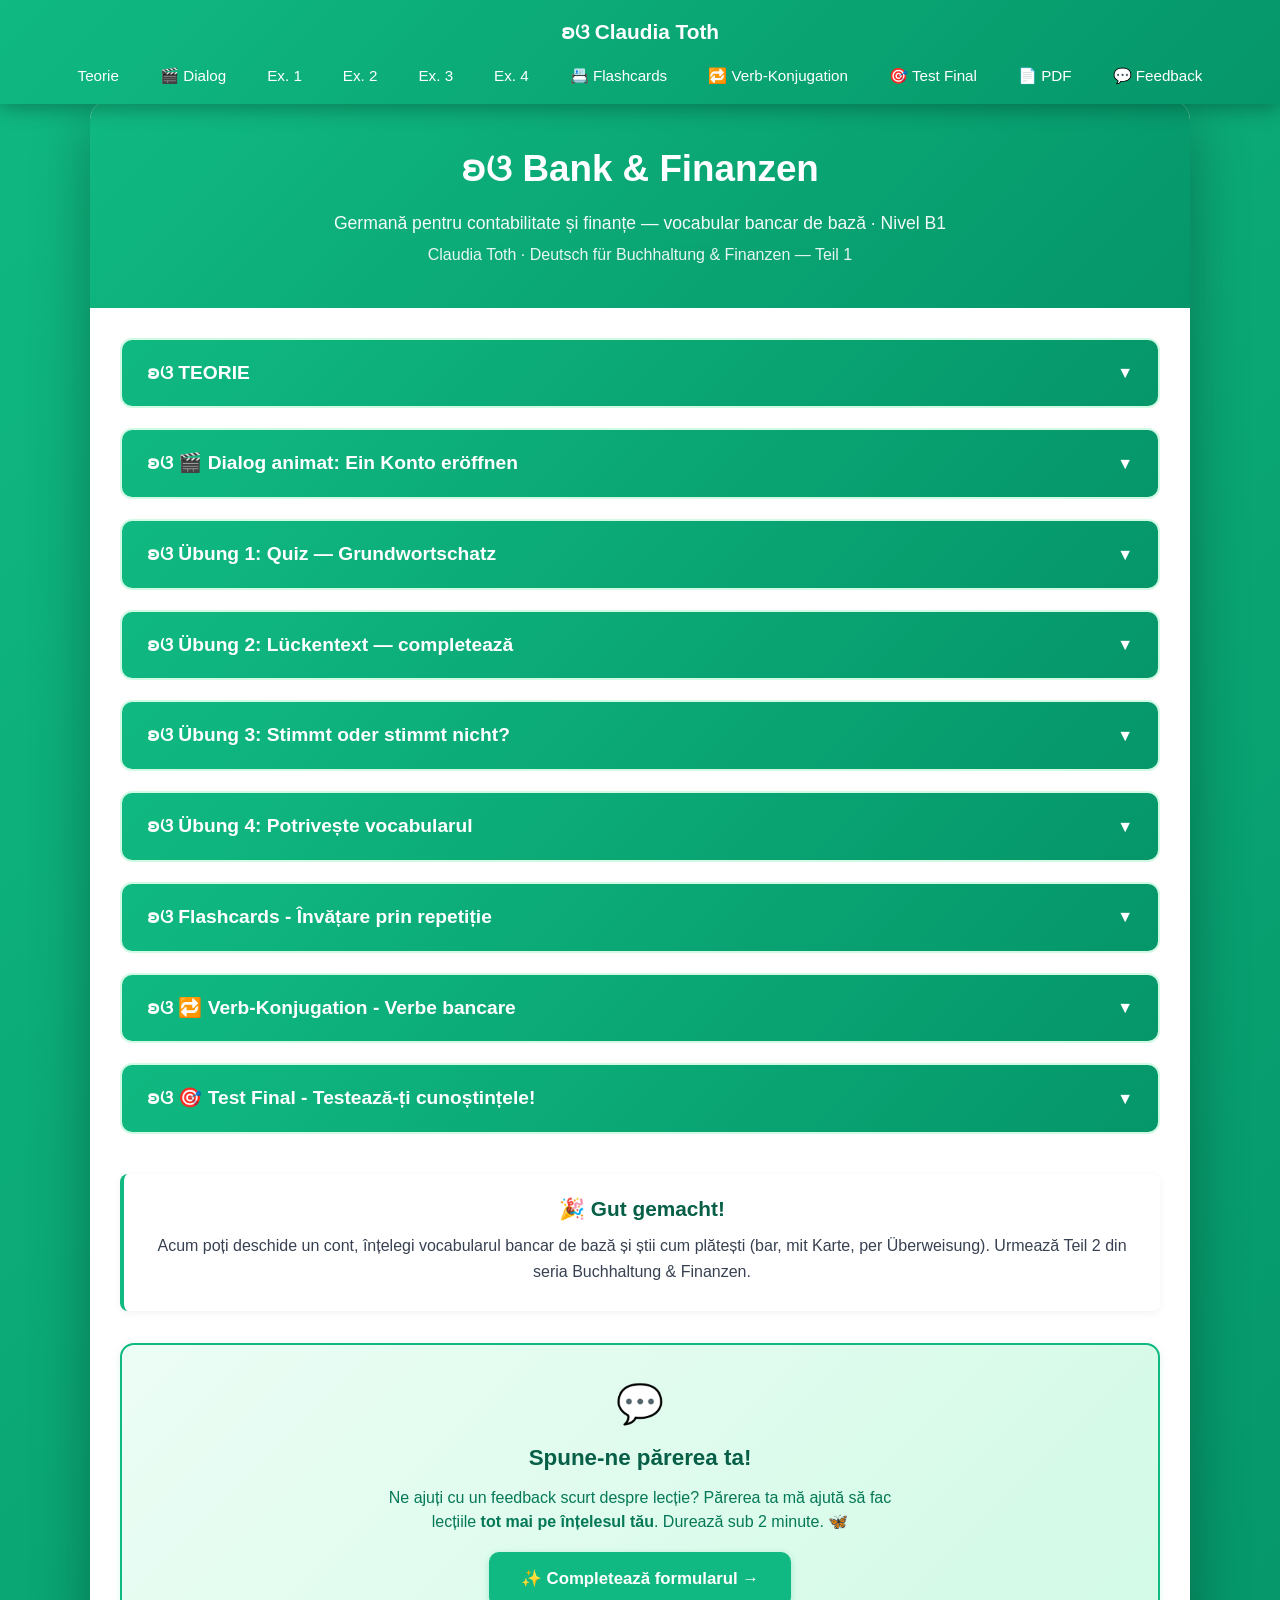
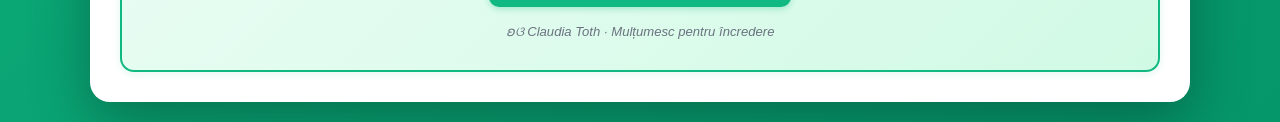
==== index.html @ 09eed689 "Buchhaltung Teil 1: Bank & Finanzen (B1) + dialog animat PRIMA lectie din seria Deutsch für Buchhalt" ====
<!DOCTYPE html>
<html lang="ro">
<head>
    <meta charset="UTF-8">
    <meta name="robots" content="noindex, nofollow">
    <meta name="viewport" content="width=device-width, initial-scale=1.0">
    <title>Bank & Finanzen — germană pentru contabilitate · B1</title>
    <meta property="og:title" content="Buchhaltung Teil 1 — Bank & Finanzen">
    <meta property="og:description" content="Germană pentru contabilitate și finanțe: vocabular bancar (cont, transfer, card, dobândă) + dialog animat la bancă. Nivel B1.">
    <meta property="og:type" content="website">
    <link rel="stylesheet" href="styles.css">
</head>
<body>
    <nav class="navbar">
        <a href="#top" class="navbar-logo">ʚଓ Claudia Toth</a>
        <ul class="navbar-menu">
            <li><a href="#teorie" onclick="openSection(0)">Teorie</a></li>
            <li><a href="#dialog" onclick="openSection(1)">🎬 Dialog</a></li>
            <li><a href="#ex1" onclick="openSection(2)">Ex. 1</a></li>
            <li><a href="#ex2" onclick="openSection(3)">Ex. 2</a></li>
            <li><a href="#ex3" onclick="openSection(4)">Ex. 3</a></li>
            <li><a href="#ex4" onclick="openSection(5)">Ex. 4</a></li>
            <li><a href="#flashcards" onclick="openSection(6)">📇 Flashcards</a></li>
            <li><a href="#verbs" onclick="openSection(7)">🔁 Verb-Konjugation</a></li>
            <li><a href="#final-test" onclick="openSection(8)">🎯 Test Final</a></li>
            <li><a href="curs-buchhaltung-1-bank-finanzen.pdf" download>📄 PDF</a></li>
            <li><a href="https://yaz5dfqyx89.typeform.com/to/JHBHSIRc" target="_blank" rel="noopener noreferrer">💬 Feedback</a></li>
        </ul>
    </nav>

    <div class="container" id="top">
        <div class="header">
            <h1>ʚଓ Bank & Finanzen</h1>
            <p class="subtitle">Germană pentru contabilitate și finanțe — vocabular bancar de bază · Nivel B1</p>
            <p>Claudia Toth · Deutsch für Buchhaltung & Finanzen — Teil 1</p>
        </div>

        <div class="content">
            <div class="section" id="teorie">
                <div class="section-header" onclick="toggleMainSection(0)"><h3>ʚଓ TEORIE</h3><span class="arrow">▼</span></div>
                <div class="section-content" id="main-section-0"><div id="theory-container"></div></div>
            </div>

            <div class="section" id="dialog">
                <div class="section-header" onclick="toggleMainSection(1)"><h3>ʚଓ 🎬 Dialog animat: Ein Konto eröffnen</h3><span class="arrow">▼</span></div>
                <div class="section-content" id="main-section-1">
                    <p style="margin-bottom:14px;"><em>Apasă ▶️ Pornește. Andreea deschide un cont la bancă și vorbește cu domnul Keller. Ascultă cum folosesc vocabularul din lecție în context real. Reascultă orice replică cu 🔁.</em></p>
                    <div id="dialog1-container"></div>
                </div>
            </div>

            <div class="section" id="ex1">
                <div class="section-header" onclick="toggleMainSection(2)"><h3>ʚଓ Übung 1: Quiz — Grundwortschatz</h3><span class="arrow">▼</span></div>
                <div class="section-content" id="main-section-2">
                    <div id="ex1-container"></div>
                    <div class="btn-container"><button class="btn btn-check" onclick="checkExercise(1)">✓ Verifica</button><button class="btn btn-reset" onclick="resetExercise(1)">↻ Reseteaza</button></div>
                    <div class="score" id="score-1"></div>
                </div>
            </div>

            <div class="section" id="ex2">
                <div class="section-header" onclick="toggleMainSection(3)"><h3>ʚଓ Übung 2: Lückentext — completează</h3><span class="arrow">▼</span></div>
                <div class="section-content" id="main-section-3">
                    <div id="ex2-container"></div>
                    <div class="btn-container"><button class="btn btn-check" onclick="checkExercise(2)">✓ Verifica</button><button class="btn btn-reset" onclick="resetExercise(2)">↻ Reseteaza</button></div>
                    <div class="score" id="score-2"></div>
                </div>
            </div>

            <div class="section" id="ex3">
                <div class="section-header" onclick="toggleMainSection(4)"><h3>ʚଓ Übung 3: Stimmt oder stimmt nicht?</h3><span class="arrow">▼</span></div>
                <div class="section-content" id="main-section-4">
                    <div id="ex3-container"></div>
                    <div class="btn-container"><button class="btn btn-check" onclick="checkExercise(3)">✓ Verifica</button><button class="btn btn-reset" onclick="resetExercise(3)">↻ Reseteaza</button></div>
                    <div class="score" id="score-3"></div>
                </div>
            </div>

            <div class="section" id="ex4">
                <div class="section-header" onclick="toggleMainSection(5)"><h3>ʚଓ Übung 4: Potrivește vocabularul</h3><span class="arrow">▼</span></div>
                <div class="section-content" id="main-section-5">
                    <div id="ex4-container"></div>
                    <div class="btn-container"><button class="btn btn-check" onclick="checkExercise(4)">✓ Verifica</button><button class="btn btn-reset" onclick="resetExercise(4)">↻ Reseteaza</button></div>
                    <div class="score" id="score-4"></div>
                </div>
            </div>

            <div class="section" id="flashcards">
                <div class="section-header" onclick="toggleMainSection(6)"><h3>ʚଓ Flashcards - Învățare prin repetiție</h3><span class="arrow">▼</span></div>
                <div class="section-content" id="main-section-6"><div id="flashcards-container"></div></div>
            </div>

            <div class="section" id="verbs">
                <div class="section-header" onclick="toggleMainSection(7)"><h3>ʚଓ 🔁 Verb-Konjugation - Verbe bancare</h3><span class="arrow">▼</span></div>
                <div class="section-content" id="main-section-7"><div id="verbs-container"></div></div>
            </div>

            <div class="section" id="final-test">
                <div class="section-header" onclick="toggleMainSection(8)"><h3>ʚଓ 🎯 Test Final - Testează-ți cunoștințele!</h3><span class="arrow">▼</span></div>
                <div class="section-content" id="main-section-8"><div id="final-test-container"></div></div>
            </div>

            <div class="theory-box" style="text-align: center; margin-top: 40px;">
                <p style="font-size: 1.3rem; font-weight: bold; color: #065f46;">🎉 Gut gemacht!</p>
                <p>Acum poți deschide un cont, înțelegi vocabularul bancar de bază și știi cum plătești (bar, mit Karte, per Überweisung). Urmează Teil 2 din seria Buchhaltung & Finanzen.</p>
            </div>

            <!-- ===== FEEDBACK BANNER ===== -->
            <div style="background: linear-gradient(135deg, #ecfdf5 0%, #d1fae5 100%); border: 2px solid #10B981; border-radius: 14px; padding: 28px 24px; margin-top: 32px; text-align: center; box-shadow: 0 2px 8px rgba(16, 185, 129, 0.12);">
                <div style="font-size: 2.4rem; margin-bottom: 6px;">💬</div>
                <h3 style="color: #065f46; font-size: 1.4rem; margin: 0 0 10px; font-weight: bold;">Spune-ne părerea ta!</h3>
                <p style="color: #047857; font-size: 1rem; margin: 0 0 18px; max-width: 540px; margin-left: auto; margin-right: auto; line-height: 1.5;">
                    Ne ajuți cu un feedback scurt despre lecție? Părerea ta mă ajută să fac lecțiile <strong>tot mai pe înțelesul tău</strong>. Durează sub 2 minute. 🦋
                </p>
                <a href="https://yaz5dfqyx89.typeform.com/to/JHBHSIRc" target="_blank" rel="noopener noreferrer" style="display: inline-block; background: #10B981; color: white; padding: 14px 32px; border-radius: 10px; text-decoration: none; font-weight: bold; font-size: 1.05rem; box-shadow: 0 2px 6px rgba(16, 185, 129, 0.3);">✨ Completează formularul →</a>
                <p style="color: #6b7280; font-size: 0.82rem; margin-top: 14px; font-style: italic;">ʚଓ Claudia Toth · Mulțumesc pentru încredere</p>
            </div>
        </div>
    </div>

    <script src="theory.js"></script>
    <script src="dialogs.js?v=1"></script>
    <script src="exercises.js"></script>
    <script src="flashcards.js"></script>
    <script src="verbs.js"></script>
    <script src="final-test.js"></script>
    <script src="main.js"></script>
</body>
</html>
---- styles.css ----
/* ============================================
   CLAUDIA TOTH - NOMEN-VERB-VERBINDUNGEN
   Design verde profesional · Mobile responsive
   ============================================ */

* {
    margin: 0;
    padding: 0;
    box-sizing: border-box;
}

body {
    font-family: 'Segoe UI', Tahoma, Geneva, Verdana, sans-serif;
    background: linear-gradient(135deg, #10b981 0%, #059669 100%);
    line-height: 1.6;
    padding: 0;
    padding-top: 80px;
    min-height: 100vh;
    color: #374151;
}

/* ============================================
   NAVIGATION BAR
   ============================================ */
.navbar {
    position: fixed;
    top: 0;
    left: 0;
    right: 0;
    background: linear-gradient(135deg, #10b981 0%, #059669 100%);
    padding: 15px 30px;
    box-shadow: 0 4px 20px rgba(0,0,0,0.3);
    z-index: 1000;
    display: flex;
    flex-direction: column;
    gap: 15px;
    align-items: center;
    justify-content: center;
}

.navbar-logo {
    color: white;
    font-size: 1.3rem;
    font-weight: bold;
    text-decoration: none;
}

.navbar-menu {
    display: flex;
    gap: 5px;
    list-style: none;
    align-items: center;
    flex-wrap: wrap;
    justify-content: center;
}

.navbar-menu a {
    color: white;
    text-decoration: none;
    padding: 10px 18px;
    border-radius: 8px;
    transition: all 0.3s;
    font-size: 0.95rem;
    font-weight: 500;
}

.navbar-menu a:hover {
    background: rgba(255,255,255,0.2);
    transform: translateY(-2px);
}

/* ============================================
   CONTAINER PRINCIPAL
   ============================================ */
.container {
    max-width: 1100px;
    margin: 20px auto;
    background: white;
    border-radius: 20px;
    box-shadow: 0 20px 60px rgba(0,0,0,0.3);
    overflow: hidden;
}

.header {
    background: linear-gradient(135deg, #10b981 0%, #059669 100%);
    color: white;
    padding: 40px 30px;
    text-align: center;
}

.header h1 {
    font-size: 2.3rem;
    margin-bottom: 10px;
}

.header .subtitle {
    font-size: 1.1rem;
    opacity: 0.95;
    margin-bottom: 5px;
}

.header p {
    font-size: 1rem;
    opacity: 0.9;
}

.content {
    padding: 30px;
}

/* ============================================
   SECȚIUNI (Teorie + Exerciții)
   ============================================ */
.section {
    margin-bottom: 20px;
    scroll-margin-top: 100px;
    border-radius: 12px;
    overflow: hidden;
    border: 2px solid #d1fae5;
}

.section-header {
    background: linear-gradient(135deg, #10b981 0%, #059669 100%);
    color: white;
    padding: 18px 25px;
    cursor: pointer;
    display: flex;
    justify-content: space-between;
    align-items: center;
    transition: all 0.3s;
}

.section-header:hover {
    background: linear-gradient(135deg, #059669 0%, #047857 100%);
}

.section-header h3 {
    font-size: 1.2rem;
}

.arrow {
    transition: transform 0.3s;
    font-size: 1rem;
}

.arrow.rotated {
    transform: rotate(180deg);
}

.section-content {
    display: none;
    padding: 25px;
    background: #f0fdf4;
}

.section-content.active {
    display: block;
    animation: fadeIn 0.4s ease-in-out;
}

@keyframes fadeIn {
    from { opacity: 0; transform: translateY(-5px); }
    to { opacity: 1; transform: translateY(0); }
}

/* ============================================
   SUB-SECȚIUNI (în Teorie)
   ============================================ */
.sub-section {
    margin-bottom: 12px;
    border-radius: 10px;
    overflow: hidden;
    border: 1px solid #a7f3d0;
    background: white;
}

.sub-section-header {
    background: #d1fae5;
    color: #065f46;
    padding: 12px 18px;
    cursor: pointer;
    display: flex;
    justify-content: space-between;
    align-items: center;
    font-weight: 600;
    transition: background 0.3s;
    gap: 10px;
}

.sub-section-header > span:first-child {
    flex: 1;
}

.sub-section-header:hover {
    background: #a7f3d0;
}

/* ============================================
   AUDIO PLAYER (Play / Stop la fiecare subtitlu)
   ============================================ */
.audio-player {
    display: flex;
    align-items: center;
}

.audio-btn {
    background: #10b981;
    color: white;
    border: none;
    width: 36px;
    height: 36px;
    border-radius: 50%;
    cursor: pointer;
    font-size: 0.9rem;
    transition: all 0.3s;
    display: flex;
    align-items: center;
    justify-content: center;
    padding: 0;
    box-shadow: 0 2px 6px rgba(16, 185, 129, 0.3);
}

.audio-btn:hover {
    background: #059669;
    transform: scale(1.1);
    box-shadow: 0 4px 10px rgba(16, 185, 129, 0.5);
}

.audio-btn:active {
    transform: scale(0.95);
}

.lesson-audio {
    display: flex;
    align-items: center;
    gap: 12px;
    margin-bottom: 18px;
    padding: 10px 14px;
    background: #f0fdf4;
    border-left: 4px solid #10b981;
    border-radius: 6px;
}

.lesson-audio-label {
    color: #065f46;
    font-weight: 600;
    font-size: 0.95rem;
}

.sub-arrow {
    transition: transform 0.3s;
}

.sub-arrow.rotated {
    transform: rotate(180deg);
}

.sub-section-content {
    display: none;
    padding: 18px;
    background: white;
}

.sub-section-content.active {
    display: block;
}

/* ============================================
   THEORY BOX
   ============================================ */
.theory-box {
    background: white;
    border-left: 4px solid #10b981;
    padding: 18px 22px;
    margin: 12px 0;
    border-radius: 8px;
    box-shadow: 0 2px 8px rgba(0,0,0,0.05);
}

.theory-box h4 {
    color: #065f46;
    margin-bottom: 10px;
    font-size: 1.1rem;
}

.theory-box p {
    margin-bottom: 8px;
}

.theory-box ul {
    margin-left: 20px;
    margin-top: 8px;
}

.theory-box li {
    margin-bottom: 6px;
}

/* Exemple în context */
.example-box {
    background: #ecfdf5;
    border: 1px dashed #10b981;
    padding: 12px 16px;
    border-radius: 8px;
    margin: 10px 0;
    font-style: italic;
}

.example-box .de {
    color: #065f46;
    font-weight: 600;
    font-style: normal;
}

.example-box .ro {
    color: #6b7280;
    font-size: 0.95rem;
    margin-top: 4px;
}

/* Tabele teorie */
.theory-table {
    width: 100%;
    border-collapse: collapse;
    margin: 12px 0;
    background: white;
    border-radius: 8px;
    overflow: hidden;
    box-shadow: 0 2px 6px rgba(0,0,0,0.05);
}

.theory-table th {
    background: #10b981;
    color: white;
    padding: 12px;
    text-align: left;
    font-weight: 600;
}

.theory-table td {
    padding: 10px 12px;
    border-bottom: 1px solid #d1fae5;
}

.theory-table tr:last-child td {
    border-bottom: none;
}

.theory-table tr:nth-child(even) {
    background: #f0fdf4;
}

.theory-table .verb {
    color: #059669;
    font-weight: bold;
}

.theory-table .nomen {
    color: #065f46;
    font-weight: 600;
}

.theory-table .ro-text {
    color: #6b7280;
    font-style: italic;
    font-size: 0.95rem;
}

/* ============================================
   EXERCIȚII
   ============================================ */
.exercise-instruction {
    background: #fffbeb;
    border-left: 4px solid #f59e0b;
    padding: 12px 18px;
    margin-bottom: 18px;
    border-radius: 8px;
    color: #78350f;
}

.exercise-item {
    background: white;
    padding: 15px 18px;
    margin-bottom: 12px;
    border-radius: 10px;
    display: flex;
    align-items: flex-start;
    gap: 12px;
    flex-wrap: wrap;
    box-shadow: 0 2px 6px rgba(0,0,0,0.05);
}

.exercise-number {
    background: #10b981;
    color: white;
    width: 30px;
    height: 30px;
    border-radius: 50%;
    display: flex;
    align-items: center;
    justify-content: center;
    font-weight: bold;
    flex-shrink: 0;
    font-size: 0.9rem;
}

.input-group {
    flex: 1;
    min-width: 200px;
    display: flex;
    flex-direction: column;
    gap: 6px;
}

.input-group label {
    color: #374151;
    font-size: 1rem;
    line-height: 1.5;
}

.input-group .nomen-highlight {
    color: #065f46;
    font-weight: bold;
    background: #d1fae5;
    padding: 2px 8px;
    border-radius: 5px;
}

.input-group input[type="text"],
.input-group select {
    padding: 10px 14px;
    border: 2px solid #d1fae5;
    border-radius: 8px;
    font-size: 1rem;
    font-family: inherit;
    transition: all 0.3s;
    background: white;
}

.input-group input[type="text"]:focus,
.input-group select:focus {
    outline: none;
    border-color: #10b981;
    box-shadow: 0 0 0 3px rgba(16, 185, 129, 0.15);
}

/* Multiple choice */
.mc-options {
    display: flex;
    flex-direction: column;
    gap: 8px;
    margin-top: 8px;
}

.mc-option {
    display: flex;
    align-items: center;
    gap: 10px;
    padding: 8px 12px;
    border-radius: 8px;
    transition: background 0.2s;
    cursor: pointer;
}

.mc-option:hover {
    background: #f0fdf4;
}

.mc-option input[type="radio"] {
    cursor: pointer;
    width: 18px;
    height: 18px;
    accent-color: #10b981;
}

.mc-option label {
    cursor: pointer;
    flex: 1;
}

/* Feedback */
.feedback {
    width: 100%;
    margin-top: 8px;
    padding: 0;
    font-size: 0.95rem;
    border-radius: 6px;
    transition: all 0.3s;
}

.feedback.correct {
    background: #d1fae5;
    color: #065f46;
    padding: 10px 14px;
    border-left: 3px solid #10b981;
}

.feedback.incorrect {
    background: #fee2e2;
    color: #991b1b;
    padding: 10px 14px;
    border-left: 3px solid #ef4444;
}

.feedback.correct::before {
    content: "✓ Richtig! ";
    font-weight: bold;
}

.feedback.incorrect::before {
    content: "✗ Falsch. ";
    font-weight: bold;
}

/* ============================================
   BUTOANE
   ============================================ */
.btn-container {
    display: flex;
    gap: 15px;
    justify-content: center;
    margin: 30px 0;
    flex-wrap: wrap;
}

.btn {
    padding: 14px 32px;
    border: none;
    border-radius: 10px;
    font-size: 1rem;
    font-weight: 600;
    cursor: pointer;
    transition: all 0.3s;
    font-family: inherit;
}

.btn-check {
    background: linear-gradient(135deg, #10b981 0%, #059669 100%);
    color: white;
}

.btn-check:hover {
    transform: translateY(-2px);
    box-shadow: 0 8px 20px rgba(16, 185, 129, 0.4);
}

.btn-reset {
    background: #6b7280;
    color: white;
}

.btn-reset:hover {
    background: #4b5563;
    transform: translateY(-2px);
    box-shadow: 0 8px 20px rgba(107, 114, 128, 0.4);
}

/* ============================================
   SCOR
   ============================================ */
.score {
    display: none;
    background: linear-gradient(135deg, #10b981 0%, #059669 100%);
    color: white;
    padding: 25px;
    border-radius: 12px;
    text-align: center;
    margin: 20px 0;
    scroll-margin-top: 100px;
}

.score.show {
    display: block;
    animation: fadeIn 0.5s;
}

.score-value {
    font-size: 2rem;
    font-weight: bold;
    margin-bottom: 10px;
}

.score-message {
    font-size: 1.1rem;
}

/* ============================================
   FLASHCARDS
   ============================================ */
.flashcard-counter {
    text-align: center;
    margin-bottom: 15px;
    color: #065f46;
    font-weight: 600;
}

.flashcard {
    background: white;
    border-radius: 16px;
    padding: 50px 30px;
    min-height: 220px;
    display: flex;
    align-items: center;
    justify-content: center;
    text-align: center;
    cursor: pointer;
    box-shadow: 0 4px 15px rgba(0,0,0,0.1);
    transition: transform 0.3s;
    position: relative;
    border: 3px solid #10b981;
}

.flashcard:hover {
    transform: scale(1.02);
}

.flashcard-content {
    width: 100%;
}

.flashcard .de {
    font-size: 1.8rem;
    color: #065f46;
    font-weight: bold;
    margin-bottom: 10px;
}

.flashcard .ro {
    font-size: 1.2rem;
    color: #6b7280;
    font-style: italic;
    display: none;
}

.flashcard.flipped .ro {
    display: block;
    animation: fadeIn 0.3s;
}

.flashcard-hint {
    position: absolute;
    bottom: 12px;
    left: 0;
    right: 0;
    color: #9ca3af;
    font-size: 0.85rem;
}

.flashcard-audio-btn {
    position: absolute;
    top: 15px;
    right: 15px;
    background: #10b981;
    color: white;
    border: none;
    width: 40px;
    height: 40px;
    border-radius: 50%;
    font-size: 1.2rem;
    cursor: pointer;
    transition: all 0.3s;
    display: flex;
    align-items: center;
    justify-content: center;
}

.flashcard-audio-btn:hover {
    background: #059669;
    transform: scale(1.1);
}

.flashcard-controls {
    display: flex;
    justify-content: space-between;
    gap: 15px;
    margin-top: 20px;
}

.flashcard-btn {
    flex: 1;
    background: linear-gradient(135deg, #10b981 0%, #059669 100%);
    color: white;
    padding: 12px;
    border: none;
    border-radius: 8px;
    cursor: pointer;
    font-size: 1rem;
    font-weight: 600;
    transition: all 0.3s;
    font-family: inherit;
}

.flashcard-btn:hover {
    transform: translateY(-2px);
    box-shadow: 0 4px 12px rgba(16, 185, 129, 0.4);
}

.flashcard-btn:disabled {
    background: #d1d5db;
    cursor: not-allowed;
    transform: none;
    box-shadow: none;
}

/* ============================================
   MOBILE RESPONSIVE
   ============================================ */
@media (max-width: 768px) {
    body {
        padding: 0;
        padding-top: 140px;
    }

    .navbar {
        padding: 15px;
    }

    .navbar-menu a {
        padding: 8px 12px;
        font-size: 0.85rem;
    }

    .container {
        margin: 10px;
        border-radius: 12px;
    }

    .header h1 {
        font-size: 1.6rem;
    }

    .header .subtitle {
        font-size: 0.95rem;
    }

    .content {
        padding: 15px;
    }

    .section-header h3 {
        font-size: 1rem;
    }

    .exercise-item {
        padding: 12px;
    }

    .input-group {
        min-width: 100%;
    }

    .btn {
        padding: 12px 24px;
        font-size: 0.95rem;
    }

    .flashcard {
        padding: 35px 20px;
        min-height: 180px;
    }

    .flashcard .de {
        font-size: 1.4rem;
    }

    .flashcard .ro {
        font-size: 1rem;
    }

    .theory-table,
    .grammar-table {
        font-size: 0.9rem;
        display: block;
        overflow-x: auto;
        white-space: nowrap;
        -webkit-overflow-scrolling: touch;
        max-width: 100%;
        scrollbar-width: thin;
        scrollbar-color: #f59e0b #fef3c7;
        background-image: linear-gradient(to right, transparent calc(100% - 32px), rgba(245, 158, 11, 0.28) 100%);
        background-attachment: local;
        background-repeat: no-repeat;
    }

    .theory-table::-webkit-scrollbar,
    .grammar-table::-webkit-scrollbar {
        height: 6px;
    }
    .theory-table::-webkit-scrollbar-track,
    .grammar-table::-webkit-scrollbar-track {
        background: #fef3c7;
        border-radius: 3px;
    }
    .theory-table::-webkit-scrollbar-thumb,
    .grammar-table::-webkit-scrollbar-thumb {
        background: #f59e0b;
        border-radius: 3px;
    }

    .theory-table::before,
    .grammar-table::before {
        content: '👈 Glisează lateral pentru toate coloanele 👉';
        display: block;
        background: #fef3c7;
        color: #92400e;
        padding: 6px 10px;
        font-size: 0.72rem;
        text-align: center;
        font-style: italic;
        border-radius: 6px 6px 0 0;
        white-space: nowrap;
        border-bottom: 1px solid #f59e0b;
        position: sticky;
        left: 0;
    }

    .theory-table th,
    .theory-table td,
    .grammar-table th,
    .grammar-table td {
        padding: 8px;
    }
}

/* ============================================
   TRADUCERI ROMÂNĂ sub fiecare propoziție germană
   Permanent vizibile sub tabelele de teorie
   ============================================ */
.ro-translation {
    display: inline-block;
    color: #6b7280;
    font-style: italic;
    font-size: 0.88rem;
    font-weight: normal;
    line-height: 1.4;
    margin-top: 4px;
    padding-left: 8px;
    border-left: 2px solid #fcd34d;
}

/* ============================================
   TEST FINAL - Wizard Style
   ============================================ */

/* Intro section */
.test-intro {
    background: white;
    padding: 30px;
    border-radius: 12px;
    text-align: center;
    box-shadow: 0 2px 8px rgba(0,0,0,0.05);
}

.test-intro h3 {
    color: #065f46;
    font-size: 1.5rem;
    margin-bottom: 15px;
}

.test-intro p {
    color: #374151;
    margin-bottom: 15px;
}

.test-info-list {
    list-style: none;
    padding: 0;
    margin: 20px auto;
    max-width: 500px;
    text-align: left;
}

.test-info-list li {
    padding: 8px 0;
    color: #374151;
}

.btn-large {
    padding: 16px 40px !important;
    font-size: 1.1rem !important;
    margin-top: 15px;
}

/* Wizard - container principal */
.test-wizard {
    background: white;
    padding: 30px;
    border-radius: 12px;
    box-shadow: 0 2px 8px rgba(0,0,0,0.05);
}

/* Progress bar */
.test-progress {
    margin-bottom: 25px;
}

.test-progress-info {
    display: flex;
    justify-content: space-between;
    margin-bottom: 10px;
    font-weight: 600;
    color: #065f46;
    flex-wrap: wrap;
    gap: 10px;
}

.test-progress-bar {
    height: 12px;
    background: #d1fae5;
    border-radius: 6px;
    overflow: hidden;
}

.test-progress-fill {
    height: 100%;
    background: linear-gradient(90deg, #10b981 0%, #059669 100%);
    transition: width 0.4s ease;
    border-radius: 6px;
    box-shadow: 0 0 8px rgba(16, 185, 129, 0.4);
}

/* Întrebarea curentă */
.test-question {
    background: #f0fdf4;
    padding: 25px;
    border-radius: 10px;
    margin-bottom: 20px;
    border: 2px solid #d1fae5;
}

.test-question-label {
    color: #065f46;
    font-weight: 600;
    font-size: 1.05rem;
    margin-bottom: 15px;
}

.test-question-content {
    font-size: 1.15rem;
    color: #374151;
    line-height: 1.8;
    margin-bottom: 12px;
}

.test-blank {
    background: #fef3c7;
    padding: 4px 16px;
    border-radius: 6px;
    border: 2px dashed #f59e0b;
    color: #78350f;
    font-weight: bold;
    margin-right: 8px;
}

.test-translation {
    display: block;
    color: #6b7280;
    font-style: italic;
    margin: 10px 0;
    font-size: 0.95rem;
}

.test-ro-text {
    background: #fff7ed;
    padding: 15px;
    border-radius: 8px;
    border-left: 4px solid #f59e0b;
    color: #78350f;
    font-weight: 500;
}

.test-input {
    width: 100%;
    padding: 12px 16px;
    border: 2px solid #d1fae5;
    border-radius: 8px;
    font-size: 1.05rem;
    font-family: inherit;
    transition: all 0.3s;
    background: white;
    margin-top: 10px;
}

.test-input:focus {
    outline: none;
    border-color: #10b981;
    box-shadow: 0 0 0 3px rgba(16, 185, 129, 0.15);
}

.test-mc {
    margin-top: 15px;
}

.test-mc .mc-option {
    background: white;
    padding: 12px 16px;
    border-radius: 8px;
    margin-bottom: 8px;
    border: 2px solid #d1fae5;
    transition: all 0.2s;
}

.test-mc .mc-option:hover {
    border-color: #10b981;
    background: #f0fdf4;
}

/* Controale wizard */
.test-controls {
    display: flex;
    gap: 12px;
    justify-content: space-between;
    margin-top: 25px;
    flex-wrap: wrap;
}

.btn-secondary {
    background: #6b7280;
    color: white;
}

.btn-secondary:hover {
    background: #4b5563;
    transform: translateY(-2px);
    box-shadow: 0 4px 12px rgba(107, 114, 128, 0.4);
}

.btn:disabled {
    opacity: 0.5;
    cursor: not-allowed;
    transform: none !important;
    box-shadow: none !important;
}

/* Buton ÎNAPOI LA TEORIE */
.btn-back {
    background: linear-gradient(135deg, #6366f1 0%, #4f46e5 100%);
    color: white;
}

.btn-back:hover {
    transform: translateY(-2px);
    box-shadow: 0 8px 20px rgba(99, 102, 241, 0.4);
}

.test-back-top {
    margin-bottom: 20px;
}

/* REZULTATE */
.test-results {
    background: white;
    padding: 30px;
    border-radius: 12px;
    box-shadow: 0 2px 8px rgba(0,0,0,0.05);
}

.test-result-card {
    text-align: center;
    padding: 30px;
    border-radius: 16px;
    margin-bottom: 25px;
}

.test-result-card.passed {
    background: linear-gradient(135deg, #10b981 0%, #059669 100%);
    color: white;
}

.test-result-card.failed {
    background: linear-gradient(135deg, #ef4444 0%, #dc2626 100%);
    color: white;
}

.test-result-emoji {
    font-size: 4rem;
    margin-bottom: 10px;
}

.test-result-badge {
    font-size: 1.3rem;
    font-weight: bold;
    letter-spacing: 2px;
    margin-bottom: 15px;
    opacity: 0.95;
}

.test-result-score {
    font-size: 3rem;
    font-weight: bold;
    margin-bottom: 5px;
}

.test-result-percentage {
    font-size: 2.5rem;
    font-weight: bold;
    margin-bottom: 20px;
    opacity: 0.9;
}

.test-result-message {
    font-size: 1rem;
    line-height: 1.6;
    max-width: 550px;
    margin: 0 auto;
    padding: 0 15px;
}

.pass-mark, .fail-mark {
    margin-top: 20px;
    padding: 12px;
    background: rgba(255,255,255,0.2);
    border-radius: 8px;
    font-weight: 600;
    font-size: 0.95rem;
}

/* Stats categorii */
.test-stats {
    background: #f0fdf4;
    padding: 20px;
    border-radius: 10px;
    margin-bottom: 20px;
    border-left: 4px solid #10b981;
}

.test-stats h4 {
    color: #065f46;
    margin-bottom: 12px;
}

.test-stats ul {
    list-style: none;
    padding: 0;
}

.test-stats li {
    padding: 8px 0;
    border-bottom: 1px solid #d1fae5;
    color: #374151;
}

.test-stats li:last-child {
    border-bottom: none;
}

/* Greșeli */
.test-mistakes {
    background: #fef2f2;
    padding: 20px;
    border-radius: 10px;
    margin-bottom: 20px;
    border-left: 4px solid #ef4444;
}

.test-mistakes h4 {
    color: #991b1b;
    margin-bottom: 15px;
}

.mistake-item {
    background: white;
    padding: 12px 15px;
    border-radius: 8px;
    margin-bottom: 10px;
    line-height: 1.6;
}

/* Acțiuni finale */
.test-final-actions {
    display: flex;
    gap: 15px;
    justify-content: center;
    flex-wrap: wrap;
    margin-top: 25px;
}

/* Mobile responsive pentru test */
@media (max-width: 768px) {
    .test-intro,
    .test-wizard,
    .test-results {
        padding: 20px 15px;
    }
    
    .test-question {
        padding: 18px 15px;
    }
    
    .test-question-content {
        font-size: 1rem;
    }
    
    .test-result-emoji {
        font-size: 3rem;
    }
    
    .test-result-score {
        font-size: 2.2rem;
    }
    
    .test-result-percentage {
        font-size: 1.8rem;
    }
    
    .test-controls {
        flex-direction: column;
    }

    .test-controls .btn {
        width: 100%;
    }
}

/* ============================================
   EX1 - CLICK-MATCH (DE ↔ RO)
   ============================================ */
.dm-board {
    display: grid;
    grid-template-columns: 1fr 1fr;
    gap: 18px;
    margin: 15px 0;
}

.dm-col {
    background: white;
    padding: 14px;
    border-radius: 10px;
    box-shadow: 0 2px 6px rgba(0,0,0,0.05);
    display: flex;
    flex-direction: column;
    gap: 8px;
}

.dm-col-title {
    color: #065f46;
    font-weight: bold;
    margin-bottom: 6px;
    text-align: center;
    font-size: 1rem;
    padding-bottom: 8px;
    border-bottom: 2px solid #d1fae5;
}

.dm-tile {
    padding: 10px 14px;
    background: #f0fdf4;
    border: 2px solid #d1fae5;
    border-radius: 8px;
    cursor: pointer;
    transition: all 0.2s;
    font-weight: 500;
    color: #065f46;
    text-align: center;
}

.dm-tile:hover {
    background: #d1fae5;
    border-color: #10b981;
    transform: translateY(-1px);
}

.dm-tile.dm-selected {
    background: #fef3c7;
    border-color: #f59e0b;
    color: #78350f;
}

.dm-tile.dm-correct {
    background: #d1fae5;
    border-color: #10b981;
    color: #065f46;
    cursor: default;
    opacity: 0.7;
}

.dm-tile.dm-wrong {
    background: #fee2e2;
    border-color: #ef4444;
    color: #991b1b;
    animation: shake 0.4s;
}

.dm-status {
    text-align: center;
    margin-top: 12px;
    padding: 10px;
    background: #fffbeb;
    border-radius: 8px;
    color: #78350f;
    font-weight: 600;
    border-left: 4px solid #f59e0b;
}

@keyframes shake {
    0%, 100% { transform: translateX(0); }
    25% { transform: translateX(-5px); }
    75% { transform: translateX(5px); }
}

/* ============================================
   EX2 - SORT 5 COLOANE
   ============================================ */
.sort-pool {
    display: flex;
    flex-wrap: wrap;
    gap: 8px;
    padding: 14px;
    background: white;
    border: 2px dashed #10b981;
    border-radius: 10px;
    margin: 15px 0;
    min-height: 60px;
}

.sort-tile {
    padding: 8px 14px;
    background: #f0fdf4;
    border: 2px solid #d1fae5;
    border-radius: 8px;
    cursor: pointer;
    transition: all 0.2s;
    font-weight: 500;
    color: #065f46;
    user-select: none;
}

.sort-tile:hover {
    background: #d1fae5;
    border-color: #10b981;
}

.sort-tile.sort-selected {
    background: #fef3c7;
    border-color: #f59e0b;
    color: #78350f;
}

.sort-tile.sort-wrong {
    background: #fee2e2;
    border-color: #ef4444;
    color: #991b1b;
    animation: shake 0.4s;
}

.sort-tile.sort-placed {
    background: #d1fae5;
    border-color: #10b981;
    color: #065f46;
    cursor: default;
}

.sort-cols {
    display: grid;
    grid-template-columns: repeat(5, 1fr);
    gap: 10px;
    margin-top: 12px;
}

.sort-col {
    background: white;
    border: 2px solid #d1fae5;
    border-radius: 10px;
    padding: 10px;
    cursor: pointer;
    min-height: 140px;
    transition: all 0.2s;
}

.sort-col:hover {
    border-color: #10b981;
    background: #f0fdf4;
}

.sort-col-title {
    text-align: center;
    font-weight: bold;
    color: white;
    background: linear-gradient(135deg, #10b981 0%, #059669 100%);
    padding: 6px 10px;
    border-radius: 6px;
    margin-bottom: 8px;
    font-size: 1rem;
}

.sort-col-body {
    display: flex;
    flex-direction: column;
    gap: 6px;
}

/* ============================================
   EX3 - SATZBAU KLAMMER (click-to-build)
   ============================================ */
.satzbau-item {
    background: white;
    padding: 15px 18px;
    margin-bottom: 12px;
    border-radius: 10px;
    display: flex;
    align-items: flex-start;
    gap: 12px;
    box-shadow: 0 2px 6px rgba(0,0,0,0.05);
}

.satzbau-answer {
    min-height: 50px;
    padding: 12px;
    background: #fffbeb;
    border: 2px dashed #f59e0b;
    border-radius: 8px;
    margin: 8px 0;
    display: flex;
    flex-wrap: wrap;
    gap: 6px;
    align-items: center;
}

.satzbau-answer-placeholder {
    color: #9ca3af;
    font-style: italic;
    font-size: 0.95rem;
}

.satzbau-pool {
    display: flex;
    flex-wrap: wrap;
    gap: 8px;
    padding: 10px;
    background: #f0fdf4;
    border-radius: 8px;
    margin-top: 8px;
}

.satzbau-word {
    padding: 8px 14px;
    background: white;
    border: 2px solid #d1fae5;
    border-radius: 8px;
    cursor: pointer;
    transition: all 0.2s;
    font-weight: 500;
    color: #065f46;
    user-select: none;
}

.satzbau-word:hover {
    background: #d1fae5;
    border-color: #10b981;
    transform: translateY(-1px);
}

.satzbau-word.satzbau-used {
    background: #f3f4f6;
    color: #d1d5db;
    border-color: #e5e7eb;
    cursor: not-allowed;
    opacity: 0.5;
}

.satzbau-picked {
    padding: 6px 12px;
    background: #10b981;
    color: white;
    border-radius: 6px;
    cursor: pointer;
    font-weight: 500;
    transition: all 0.2s;
}

.satzbau-picked:hover {
    background: #ef4444;
}

/* ============================================
   EX4 - AUDIO DICTATION
   ============================================ */
.dict-play-btn {
    background: linear-gradient(135deg, #10b981 0%, #059669 100%);
    color: white;
    border: none;
    padding: 8px 16px;
    border-radius: 8px;
    cursor: pointer;
    font-weight: 600;
    font-family: inherit;
    transition: all 0.2s;
    font-size: 0.95rem;
}

.dict-play-btn:hover {
    transform: translateY(-1px);
    box-shadow: 0 4px 10px rgba(16, 185, 129, 0.4);
}

/* ============================================
   EX5 - FIND-THE-MISTAKE
   ============================================ */
.mistake-options {
    display: flex;
    flex-direction: column;
    gap: 8px;
    margin-top: 8px;
}

.mistake-opt {
    padding: 10px 14px;
    background: white;
    border: 2px solid #d1fae5;
    border-radius: 8px;
    cursor: pointer;
    transition: all 0.2s;
    color: #374151;
}

.mistake-opt:hover {
    border-color: #10b981;
    background: #f0fdf4;
}

.mistake-opt.mistake-picked {
    border-color: #f59e0b;
    background: #fef3c7;
    color: #78350f;
    font-weight: 600;
}

.mistake-opt-letter {
    font-weight: bold;
    color: #065f46;
    margin-right: 6px;
}

/* ============================================
   MOBILE pentru widgeturile interactive
   ============================================ */
@media (max-width: 768px) {
    .dm-board {
        grid-template-columns: 1fr;
        gap: 12px;
    }
    .sort-cols {
        grid-template-columns: repeat(2, 1fr);
    }
    .sort-col {
        min-height: 100px;
    }
    .satzbau-item {
        flex-direction: column;
        padding: 12px;
    }
}

/* ============================================
   PDF — footer @page + secțiuni EXPANDATE la print
   ⚠️ NU se schimbă interfața web. Doar la PRINT secțiunile colapsabile
   se deschid, ca PDF-ul să conțină MATERIA, nu doar header-ele.
   ============================================ */
@page {
    size: A4;
    margin: 18mm 14mm 22mm 14mm;
    @bottom-left { content: "ʚଓ © 2026 Claudia Toth"; font-size: 9pt; color: #065f46; }
    @bottom-right { content: "pag. " counter(page) " / " counter(pages); font-size: 9pt; color: #6b7280; }
}

@media print {
    /* Forțează TOATE secțiunile + sub-secțiunile deschise → PDF cu materia completă */
    .section-content { display: block !important; }
    .sub-section-content { display: block !important; }
    /* Ascunde decorațiunile interactive (săgeți, navbar, butoane verifică/reset) */
    .navbar { display: none !important; }
    .arrow, .sub-arrow { display: none !important; }
    .btn-container { display: none !important; }
    .section-header, .sub-section-header { cursor: default; }
    /* Păstrează culorile la print (verzi + gradient) */
    body { background: white; padding-top: 0; -webkit-print-color-adjust: exact; print-color-adjust: exact; }
    .container { box-shadow: none; margin: 0; max-width: 100%; }
    .header, .section-header { -webkit-print-color-adjust: exact; print-color-adjust: exact; }
    /* Evită break-uri inestetice în mijlocul tabelelor/cardurilor */
    .theory-box, .example-box, .theory-table, .sub-section { page-break-inside: avoid; break-inside: avoid; }
}

/* ===== CAST BANNER (personajele Annettes Deutschkurs) =====
   ⚠️ NU șterge — acest bloc este parte din TEMPLATE-ul canonical
   folosit de lesson-generator. Rămâne dormant dacă lecția nu are
   <div class="cast-banner"> în HTML, dar e ACTIV pentru toate
   lecțiile noi generate care folosesc cast-grid (A1+A2 standard).
   Spec complet în IMPORTANT PENTRU AGENTI/AGENTS-README.md §🌐 CAST GRID. */
.cast-banner {
    background: linear-gradient(135deg, #ecfdf5 0%, #d1fae5 100%);
    border: 2px solid #10B981;
    border-radius: 12px;
    padding: 16px;
    margin: 20px 0;
    text-align: center;
}
.cast-banner h4 {
    color: #065f46;
    margin: 0 0 12px;
    font-size: 1.1rem;
}
.cast-grid {
    display: grid;
    grid-template-columns: repeat(6, 1fr);
    gap: 8px;
    max-width: 720px;
    margin: 0 auto;
}
.cast-card {
    background: #fff;
    border-radius: 8px;
    padding: 8px 4px;
    text-align: center;
    box-shadow: 0 1px 3px rgba(0,0,0,0.06);
}
.cast-card img {
    width: 60px;
    height: 80px;
    object-fit: contain;
    display: block;
    margin: 0 auto 4px;
}
.cast-card .name {
    font-size: 0.72rem;
    font-weight: 700;
    color: #065f46;
    line-height: 1.2;
}
.cast-card .detail {
    font-size: 0.65rem;
    color: #6b7280;
    line-height: 1.2;
    margin-top: 2px;
}
@media (max-width: 768px) {
    .cast-grid { grid-template-columns: repeat(3, 1fr); }
}

/* ===== ANDREEA NOTE (caseta cu tip de la cursantă Andreea) — REGULA 15 ===== */
/* Avatar 44×56px (NU dimensiune nativă!) — adăugat în template 28 mai 2026 */
/* după bug raportat de Claudia pe A2 L2 (andreeas-diplom) */
.andreea-note {
    background: #fffbeb;
    border-left: 4px solid #f59e0b;
    border-radius: 0 8px 8px 0;
    padding: 12px 16px;
    margin: 14px 0;
    display: flex;
    gap: 12px;
    align-items: flex-start;
}
.andreea-note-avatar {
    width: 44px;
    height: 56px;
    object-fit: contain;
    flex-shrink: 0;
}
.andreea-note-content {
    flex: 1;
}
.andreea-note-content .speaker {
    font-weight: 700;
    color: #92400e;
    font-size: 0.85rem;
    margin-bottom: 4px;
}
.andreea-note-content .speaker::before {
    content: "💚 ";
}
.andreea-note-content .text {
    color: #78350f;
    font-size: 0.92rem;
    font-style: italic;
    line-height: 1.55;
}

/* ===== GRAMMAR-TABLE (desktop) — REGULA 3 OBLIGATORIE ===== */
/* Adăugat 28 mai 2026 în template — lipsea din global CSS */
.grammar-table {
    width: 100%;
    border-collapse: collapse;
    margin: 10px 0;
    background: white;
    border-radius: 6px;
    overflow: hidden;
    box-shadow: 0 1px 4px rgba(0,0,0,0.04);
}
.grammar-table th {
    background: #d1fae5;
    color: #065f46;
    padding: 12px 16px;
    text-align: left;
    font-weight: 600;
    border-bottom: 2px solid #047857;
    white-space: nowrap;
}
.grammar-table td {
    padding: 12px 16px;
    border-bottom: 1px solid #ecfdf5;
    vertical-align: middle;
}
.grammar-table tr:last-child td {
    border-bottom: none;
}
.grammar-table tr:nth-child(even) {
    background: #f0fdf4;
}

/* ===== REGULA 14 PATCH â€” touch scroll mobile (fix raportat 31 mai 2026) ===== */
@media (max-width: 768px) {
    .theory-table,
    .grammar-table {
        touch-action: pan-x !important;
        -webkit-overflow-scrolling: touch !important;
        overflow-x: auto !important;
    }
    /* Wrapper-ul (theory-box) nu trebuie sÄƒ blocheze scroll-ul */
    .theory-box {
        overflow: visible !important;
    }
    /* Verb cards la fel */
    .verb-card {
        overflow-x: auto !important;
        -webkit-overflow-scrolling: touch !important;
    }
}

/* ============================================
   DIALOG ANIMAT (motor Pflege) — Andreea ↔ Annette
   ============================================ */
.animated-dialog { background: white; border-radius: 16px; padding: 20px; margin: 16px 0; box-shadow: 0 4px 18px rgba(6, 95, 70, 0.1); }
.dialog-context { background: #f0fdf4; border-left: 4px solid #10b981; padding: 10px 14px; border-radius: 6px; color: #065f46; font-size: 0.9rem; margin-bottom: 18px; }
.stage-container { background: linear-gradient(135deg, #f0fdf4 0%, #ecfdf5 100%); border-radius: 12px; padding: 24px 16px; margin: 14px 0; }
.stage { display: grid; grid-template-columns: 1fr 1fr; gap: 24px; align-items: start; }
.character-wrapper { display: flex; flex-direction: column; align-items: center; position: relative; transition: all 0.3s; opacity: 0.55; }
.character-wrapper.speaking { opacity: 1; transform: scale(1.05); }
.character-wrapper.speaking .character-avatar { animation: pulse 1.5s infinite; box-shadow: 0 0 0 6px rgba(16, 185, 129, 0.25); }
@keyframes pulse { 0% { box-shadow: 0 0 0 0 rgba(16, 185, 129, 0.4); } 70% { box-shadow: 0 0 0 12px rgba(16, 185, 129, 0); } 100% { box-shadow: 0 0 0 0 rgba(16, 185, 129, 0); } }
.character-avatar { width: 90px; height: 90px; border-radius: 50%; overflow: hidden; border: 3px solid #10b981; background: white; display: flex; align-items: center; justify-content: center; }
.character-avatar img { width: 100%; height: 100%; object-fit: cover; }
.character-label { margin-top: 8px; color: #065f46; font-weight: 700; font-size: 0.95rem; }
.speech-bubble { position: relative; margin-top: 14px; background: white; border: 2px solid #10b981; border-radius: 14px; padding: 12px 16px; width: 100%; max-width: 280px; opacity: 0; transform: translateY(8px); transition: opacity 0.3s, transform 0.3s; pointer-events: none; box-shadow: 0 4px 12px rgba(6, 95, 70, 0.08); }
.speech-bubble::before { content: ''; position: absolute; top: -10px; left: 50%; transform: translateX(-50%); width: 0; height: 0; border-left: 8px solid transparent; border-right: 8px solid transparent; border-bottom: 10px solid #10b981; }
.speech-bubble::after { content: ''; position: absolute; top: -7px; left: 50%; transform: translateX(-50%); width: 0; height: 0; border-left: 7px solid transparent; border-right: 7px solid transparent; border-bottom: 8px solid white; }
.speech-bubble.visible { opacity: 1; transform: translateY(0); }
.speech-bubble .bubble-de, .speech-bubble .bubble-ro { transition: opacity 0.18s ease; }
.speech-bubble.text-fading .bubble-de, .speech-bubble.text-fading .bubble-ro { opacity: 0.15; }
.bubble-de { color: #065f46; font-weight: 600; font-size: 0.95rem; margin-bottom: 6px; line-height: 1.4; }
.bubble-ro { color: #6b7280; font-style: italic; font-size: 0.85rem; line-height: 1.4; }
.dialog-controls { display: flex; justify-content: center; gap: 10px; margin: 16px 0 10px; flex-wrap: wrap; }
.btn-dialog { background: linear-gradient(135deg, #10b981 0%, #059669 100%); color: white; border: none; padding: 10px 18px; border-radius: 8px; cursor: pointer; font-size: 0.92rem; font-weight: 600; transition: all 0.2s; font-family: inherit; }
.btn-dialog:hover:not(:disabled) { transform: translateY(-2px); box-shadow: 0 4px 12px rgba(16, 185, 129, 0.3); }
.btn-dialog:disabled { background: #d1d5db; cursor: not-allowed; }
.dialog-progress { text-align: center; margin-top: 8px; }
.progress-bar { height: 8px; background: #e5e7eb; border-radius: 4px; overflow: hidden; margin-bottom: 6px; }
.progress-fill { height: 100%; background: linear-gradient(135deg, #10b981 0%, #059669 100%); transition: width 0.3s ease-out; width: 0%; }
.progress-text { color: #065f46; font-size: 0.85rem; font-weight: 600; }
.transcript-details { margin-top: 16px; background: #f0fdf4; border-radius: 8px; padding: 10px 14px; }
.transcript-details summary { color: #065f46; font-weight: 600; cursor: pointer; padding: 4px 0; }
.transcript-list { margin-top: 10px; }
.reply-item { background: white; border-left: 4px solid #d1d5db; padding: 10px 12px; border-radius: 6px; margin-bottom: 8px; transition: all 0.3s; }
.reply-item.active { border-left-color: #10b981; background: #f0fdf4; transform: translateX(4px); }
.reply-header { display: flex; align-items: center; gap: 10px; margin-bottom: 6px; }
.reply-num { color: #6b7280; font-size: 0.85rem; font-weight: 700; }
.reply-speaker { color: #065f46; font-weight: 600; font-size: 0.88rem; flex: 1; }
.speaker-andreea { color: #047857; }
.speaker-annette { color: #a21caf; }
.btn-replay-reply { background: #ecfdf5; border: 1px solid #10b981; color: #065f46; border-radius: 6px; padding: 3px 8px; cursor: pointer; font-size: 0.8rem; }
.btn-replay-reply:hover { background: #d1fae5; }
.reply-de { color: #065f46; font-weight: 600; font-size: 0.92rem; line-height: 1.45; }
.reply-ro { color: #6b7280; font-style: italic; font-size: 0.85rem; margin-top: 2px; }
@media (max-width: 768px) {
    .stage { grid-template-columns: 1fr; gap: 32px; }
}

/* ===== Kenji — avatar emoji (student invitat Japonia) ===== */
.kenji-avatar { background: linear-gradient(135deg, #eff6ff 0%, #dbeafe 100%); font-size: 44px; }
.speaker-kenji { color: #2563eb; }

/* ===== Herr Keller — avatar emoji (angajat bancă) ===== */
.keller-avatar { background: linear-gradient(135deg, #eef2ff 0%, #e0e7ff 100%); font-size: 44px; }
.speaker-keller { color: #4338ca; }
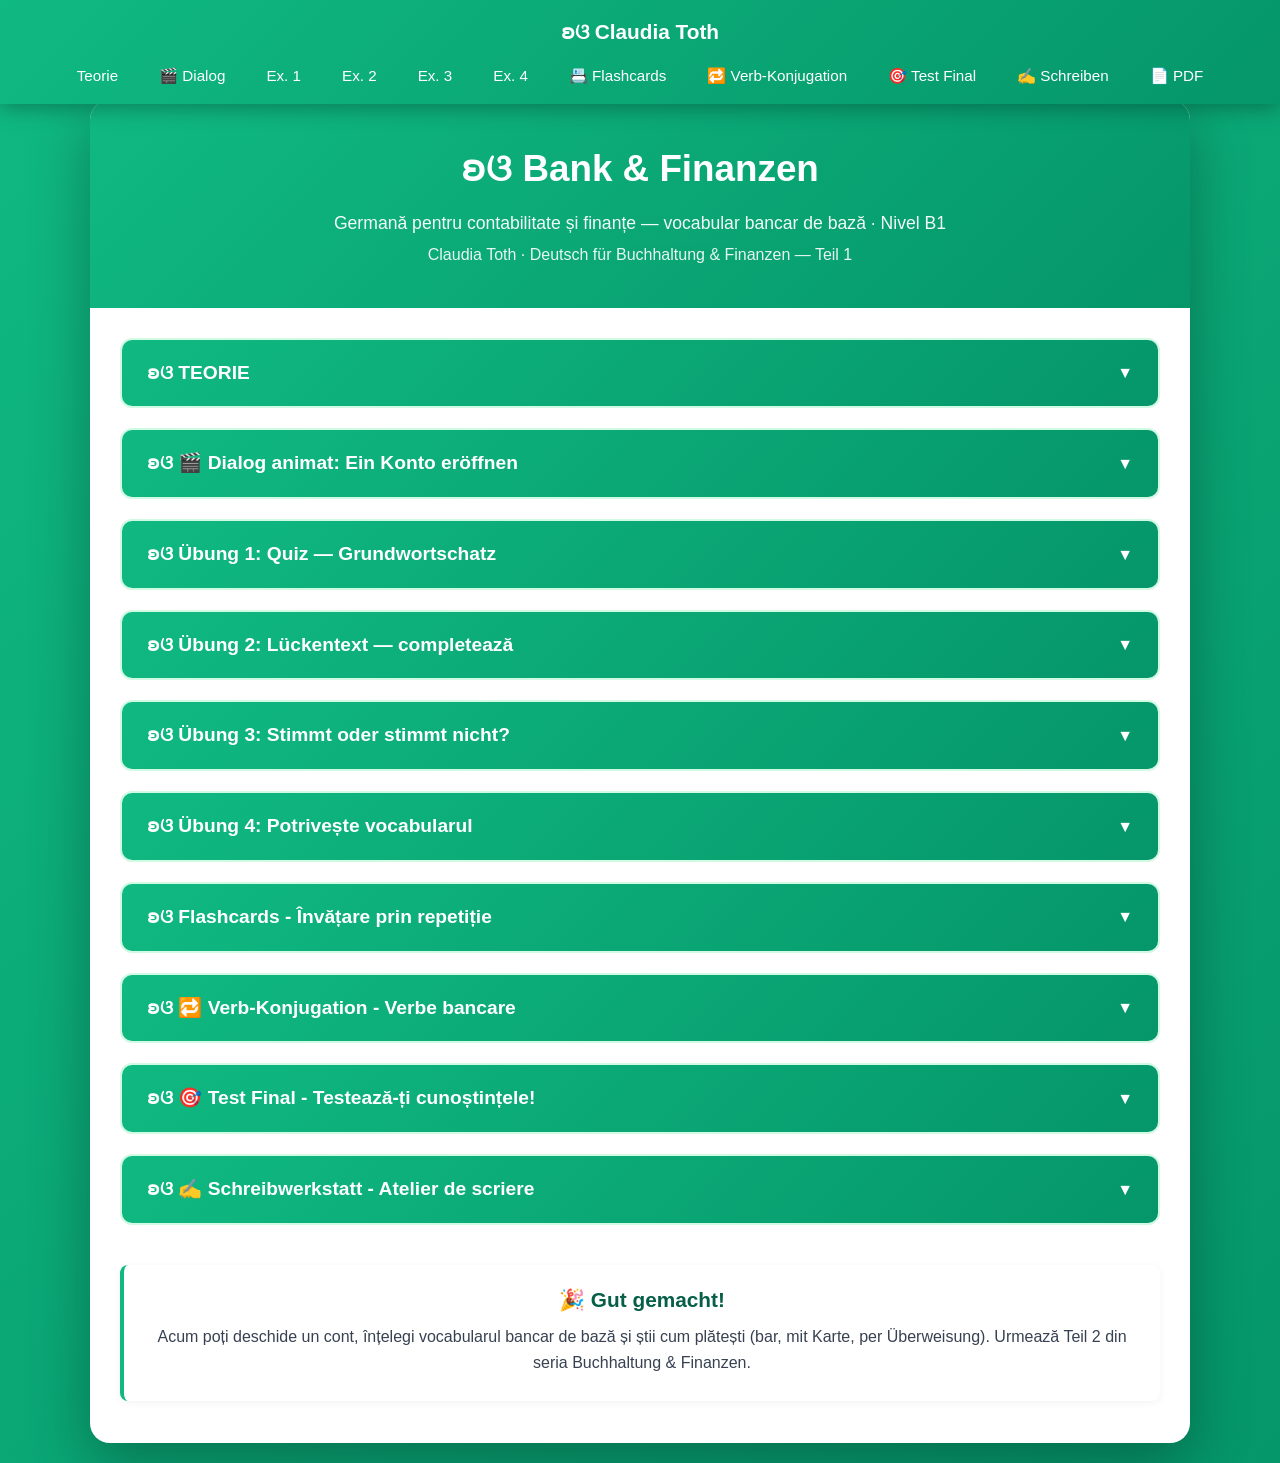
==== commit f40eb215: "Buchhaltung: scot banner Feedback, adaug Schreibwerkstatt cu Google Form (forms.gle/RDpc7b1zmfGriKDh" ====
--- a/index.html
+++ b/index.html
@@ -23,8 +23,8 @@
             <li><a href="#flashcards" onclick="openSection(6)">📇 Flashcards</a></li>
             <li><a href="#verbs" onclick="openSection(7)">🔁 Verb-Konjugation</a></li>
             <li><a href="#final-test" onclick="openSection(8)">🎯 Test Final</a></li>
+            <li><a href="#schreiben" onclick="openSection(9)">✍️ Schreiben</a></li>
             <li><a href="curs-buchhaltung-1-bank-finanzen.pdf" download>📄 PDF</a></li>
-            <li><a href="https://yaz5dfqyx89.typeform.com/to/JHBHSIRc" target="_blank" rel="noopener noreferrer">💬 Feedback</a></li>
         </ul>
     </nav>
 
@@ -100,20 +100,37 @@
                 <div class="section-content" id="main-section-8"><div id="final-test-container"></div></div>
             </div>
 
+            <div class="section" id="schreiben">
+                <div class="section-header" onclick="toggleMainSection(9)"><h3>ʚଓ ✍️ Schreibwerkstatt - Atelier de scriere</h3><span class="arrow">▼</span></div>
+                <div class="section-content" id="main-section-9">
+                    <div class="exercise-instruction">
+                        <strong>✍️ Sarcina de scriere:</strong> Scrie un text scurt (aprox. <strong>40-60 de cuvinte</strong>) despre o vizită la bancă — deschiderea unui cont sau o operațiune bancară. Folosește <strong>minimum 6 cuvinte</strong> din lecție.
+                    </div>
+                    <div class="theory-box" style="background:#f0fdf4;">
+                        <h4>💡 Răspunde la întrebările (Leitfragen):</h4>
+                        <ul style="margin:6px 0 0 18px; line-height:1.7;">
+                            <li>🏦 <strong>Warum waren Sie bei der Bank?</strong> (De ce ai fost la bancă? — ein Konto eröffnen)</li>
+                            <li>📄 <strong>Welche Dokumente brauchten Sie?</strong> (Ce documente ai avut nevoie? — der Ausweis, die Meldebescheinigung)</li>
+                            <li>💳 <strong>Welche Karte haben Sie bekommen?</strong> (Ce card ai primit? — die EC-Karte, die Kreditkarte)</li>
+                            <li>💶 <strong>Wie bezahlen Sie Ihre Rechnungen?</strong> (Cum plătești facturile? — bar, mit Karte, per Überweisung)</li>
+                            <li>🙂 <strong>Wie war der Bankberater?</strong> (Cum a fost consilierul? — freundlich, geholfen)</li>
+                        </ul>
+                    </div>
+                    <div class="theory-box" style="background:#fffbeb; border-left:4px solid #f59e0b;">
+                        <h4>📝 Model (ca să-ți fie mai ușor):</h4>
+                        <p class="de" style="color:#065f46;"><em>Letzte Woche war ich bei der Bank. Ich wollte ein Girokonto eröffnen. Ich brauchte meinen Ausweis und eine Meldebescheinigung. Der Bankberater war sehr freundlich und hat mir alles erklärt. Ich habe eine EC-Karte bekommen. Meine Rechnungen bezahle ich jetzt per Überweisung. Das Online-Banking ist praktisch und sicher.</em></p>
+                        <p class="ro" style="color:#6b7280; font-style:italic;">(Săptămâna trecută am fost la bancă. Voiam să deschid un cont curent. Am avut nevoie de buletin și de o adeverință de domiciliu. Consilierul a fost foarte amabil și mi-a explicat totul. Am primit un card de debit. Facturile le plătesc acum prin transfer. Online-banking-ul este practic și sigur.)</p>
+                    </div>
+                    <div style="text-align:center; margin-top:22px;">
+                        <p style="color:#047857; margin-bottom:14px; font-size:1rem;">Când ești gata, trimite-mi textul tău prin formular. Îl citesc și îți dau feedback personalizat. 🦋</p>
+                        <a href="https://forms.gle/RDpc7b1zmfGriKDh7" target="_blank" rel="noopener noreferrer" style="display:inline-block; background:#10B981; color:white; padding:14px 32px; border-radius:10px; text-decoration:none; font-weight:bold; font-size:1.05rem; box-shadow:0 2px 6px rgba(16,185,129,0.3);">✍️ Trimite textul tău →</a>
+                    </div>
+                </div>
+            </div>
+
             <div class="theory-box" style="text-align: center; margin-top: 40px;">
                 <p style="font-size: 1.3rem; font-weight: bold; color: #065f46;">🎉 Gut gemacht!</p>
                 <p>Acum poți deschide un cont, înțelegi vocabularul bancar de bază și știi cum plătești (bar, mit Karte, per Überweisung). Urmează Teil 2 din seria Buchhaltung & Finanzen.</p>
-            </div>
-
-            <!-- ===== FEEDBACK BANNER ===== -->
-            <div style="background: linear-gradient(135deg, #ecfdf5 0%, #d1fae5 100%); border: 2px solid #10B981; border-radius: 14px; padding: 28px 24px; margin-top: 32px; text-align: center; box-shadow: 0 2px 8px rgba(16, 185, 129, 0.12);">
-                <div style="font-size: 2.4rem; margin-bottom: 6px;">💬</div>
-                <h3 style="color: #065f46; font-size: 1.4rem; margin: 0 0 10px; font-weight: bold;">Spune-ne părerea ta!</h3>
-                <p style="color: #047857; font-size: 1rem; margin: 0 0 18px; max-width: 540px; margin-left: auto; margin-right: auto; line-height: 1.5;">
-                    Ne ajuți cu un feedback scurt despre lecție? Părerea ta mă ajută să fac lecțiile <strong>tot mai pe înțelesul tău</strong>. Durează sub 2 minute. 🦋
-                </p>
-                <a href="https://yaz5dfqyx89.typeform.com/to/JHBHSIRc" target="_blank" rel="noopener noreferrer" style="display: inline-block; background: #10B981; color: white; padding: 14px 32px; border-radius: 10px; text-decoration: none; font-weight: bold; font-size: 1.05rem; box-shadow: 0 2px 6px rgba(16, 185, 129, 0.3);">✨ Completează formularul →</a>
-                <p style="color: #6b7280; font-size: 0.82rem; margin-top: 14px; font-style: italic;">ʚଓ Claudia Toth · Mulțumesc pentru încredere</p>
             </div>
         </div>
     </div>
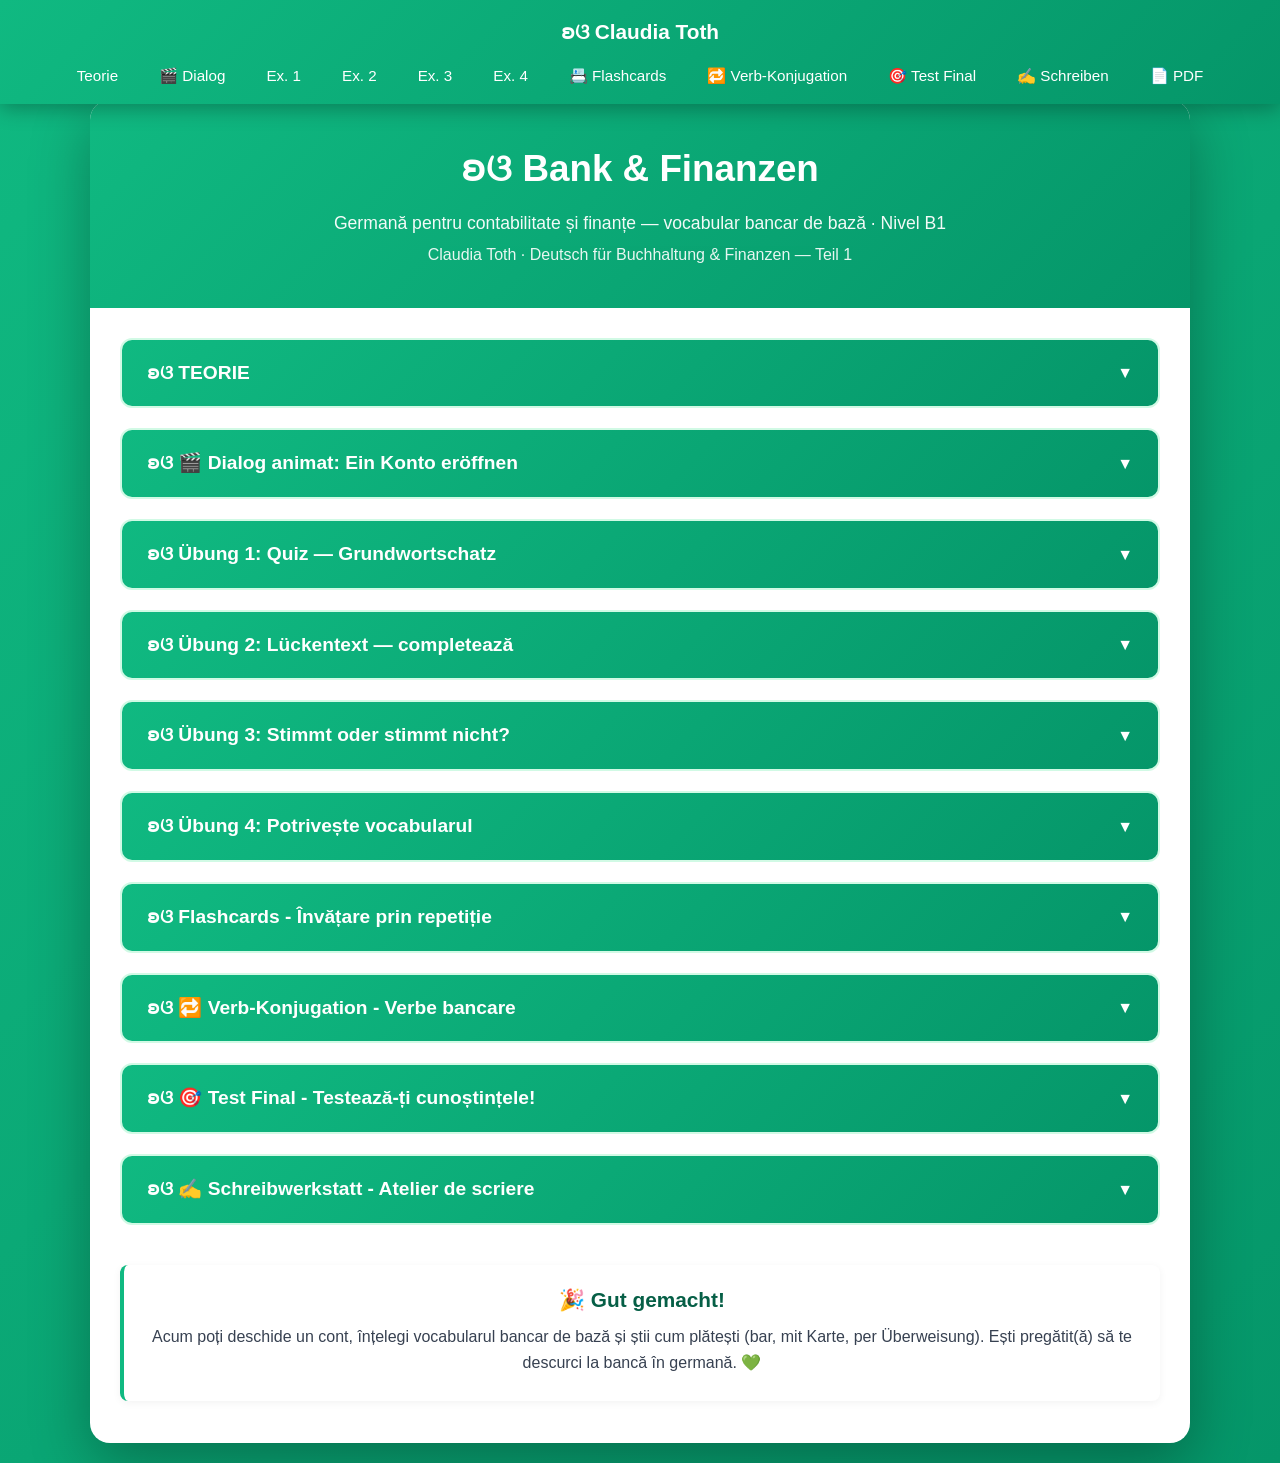
==== commit 0a14e30b: "Make lesson standalone: drop cross-series refs from intro + final message; regenerate PDF Co-Authore" ====
--- a/index.html
+++ b/index.html
@@ -130,7 +130,7 @@
 
             <div class="theory-box" style="text-align: center; margin-top: 40px;">
                 <p style="font-size: 1.3rem; font-weight: bold; color: #065f46;">🎉 Gut gemacht!</p>
-                <p>Acum poți deschide un cont, înțelegi vocabularul bancar de bază și știi cum plătești (bar, mit Karte, per Überweisung). Urmează Teil 2 din seria Buchhaltung & Finanzen.</p>
+                <p>Acum poți deschide un cont, înțelegi vocabularul bancar de bază și știi cum plătești (bar, mit Karte, per Überweisung). Ești pregătit(ă) să te descurci la bancă în germană. 💚</p>
             </div>
         </div>
     </div>
